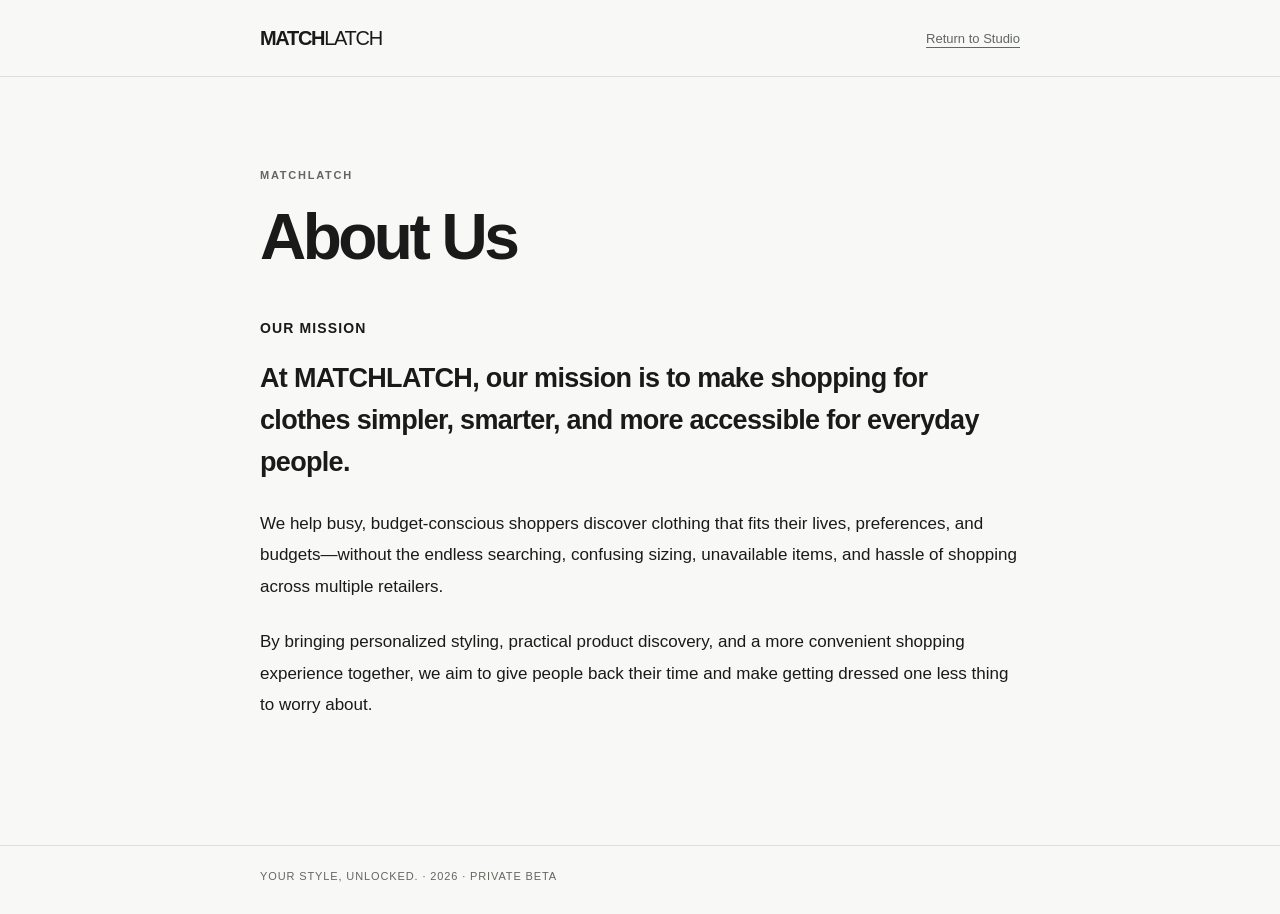
==== about.html @ c2b6058d "Add About Us page with founder's MATCHLATCH mission" ====
<!doctype html>
<html lang="en">
<head>
  <meta charset="utf-8">
  <meta name="viewport" content="width=device-width, initial-scale=1">
  <meta name="theme-color" content="#f8f8f6">
  <meta name="description" content="Our mission at MATCHLATCH: simpler, smarter, more accessible clothes shopping for everyday people.">
  <title>About Us — MATCHLATCH</title>
  <link rel="icon" type="image/svg+xml" href="/logo-mark.svg">
  <style>
    :root{color-scheme:light dark;--bg:#f8f8f6;--ink:#191a19;--muted:#62675f;--line:#dedfdb;font-family:Inter,"Helvetica Neue",Arial,system-ui,sans-serif}
    *{box-sizing:border-box}
    body{margin:0;background:var(--bg);color:var(--ink);-webkit-font-smoothing:antialiased}
    a{color:inherit}
    a:focus-visible{outline:2px solid currentColor;outline-offset:5px}
    .wrap{width:min(760px,calc(100% - 48px));margin:auto}
    header{border-bottom:1px solid var(--line)}
    header .wrap{min-height:76px;display:flex;align-items:center;justify-content:space-between;gap:20px}
    .brand{font-size:20px;font-weight:800;letter-spacing:-.065em;text-decoration:none}
    .brand span{font-weight:400}
    .back{font-size:13px;color:var(--muted);text-underline-offset:4px}
    main{padding:88px 0 100px}
    .eyebrow{margin:0 0 18px;font-size:11px;font-weight:700;letter-spacing:.16em;text-transform:uppercase;color:var(--muted)}
    h1{margin:0 0 48px;font-size:clamp(40px,7vw,64px);line-height:1.08;letter-spacing:-.055em;font-weight:550}
    h2{margin:0 0 22px;font-size:14px;letter-spacing:.08em;text-transform:uppercase;font-weight:650}
    p{font-size:17px;line-height:1.85;margin:0 0 24px}
    .lead{font-size:clamp(21px,3vw,27px);line-height:1.55;letter-spacing:-.025em;font-weight:550}
    footer{border-top:1px solid var(--line);padding:24px 0 32px;color:var(--muted);font-size:11px;letter-spacing:.08em}
    @media(max-width:480px){main{padding:56px 0 64px}h1{margin-bottom:36px}p{font-size:16px}.back{font-size:12px}}
    @media(prefers-color-scheme:dark){:root{--bg:#141714;--ink:#eff0eb;--muted:#b5b9b1;--line:#353b35}}
  </style>
</head>
<body>
  <header><div class="wrap"><a class="brand" href="/#studio" aria-label="MATCHLATCH home">MATCH<span>LATCH</span></a><a class="back" href="/#studio">Return to Studio</a></div></header>
  <main class="wrap">
    <p class="eyebrow">MATCHLATCH</p>
    <h1>About Us</h1>
    <section aria-labelledby="mission-title">
      <h2 id="mission-title">Our Mission</h2>
      <p class="lead">At MATCHLATCH, our mission is to make shopping for clothes simpler, smarter, and more accessible for everyday people.</p>
      <p>We help busy, budget-conscious shoppers discover clothing that fits their lives, preferences, and budgets—without the endless searching, confusing sizing, unavailable items, and hassle of shopping across multiple retailers.</p>
      <p>By bringing personalized styling, practical product discovery, and a more convenient shopping experience together, we aim to give people back their time and make getting dressed one less thing to worry about.</p>
    </section>
  </main>
  <footer><div class="wrap">YOUR STYLE, UNLOCKED. · 2026 · PRIVATE BETA</div></footer>
</body>
</html>
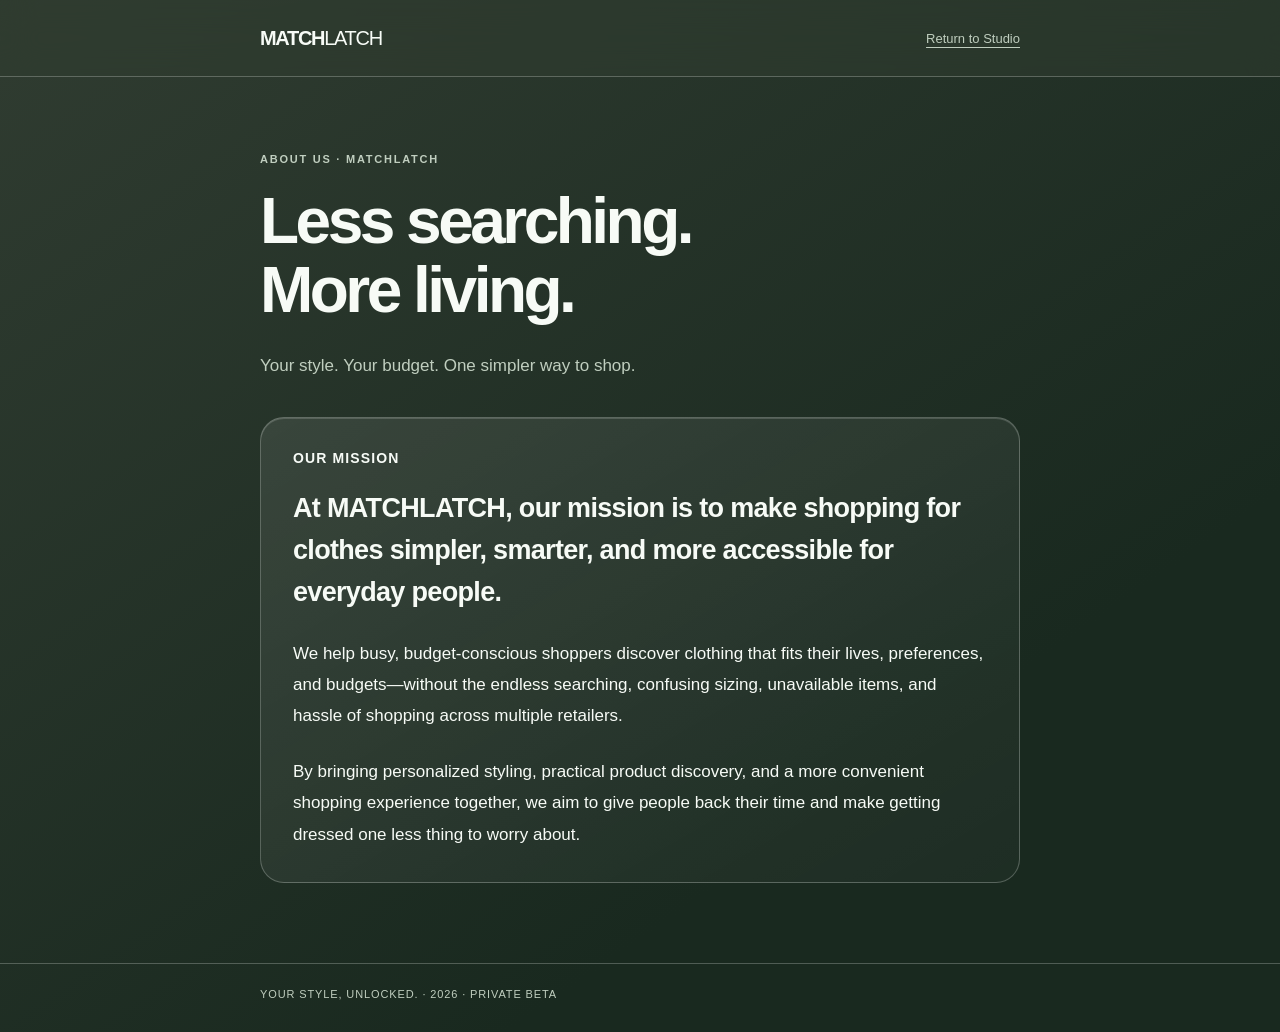
==== commit e62ddcc0: "Match About Us to GreenGlass and add customer tagline" ====
--- a/about.html
+++ b/about.html
@@ -8,33 +8,33 @@
   <title>About Us — MATCHLATCH</title>
   <link rel="icon" type="image/svg+xml" href="/logo-mark.svg">
   <style>
-    :root{color-scheme:light dark;--bg:#f8f8f6;--ink:#191a19;--muted:#62675f;--line:#dedfdb;font-family:Inter,"Helvetica Neue",Arial,system-ui,sans-serif}
+    :root{color-scheme:dark;--bg:#19291f;--ink:#f7fbf6;--muted:#c0cebf;--line:rgba(248,255,248,.24);font-family:Inter,"Helvetica Neue",Arial,system-ui,sans-serif}
     *{box-sizing:border-box}
-    body{margin:0;background:var(--bg);color:var(--ink);-webkit-font-smoothing:antialiased}
+    body{margin:0;background:linear-gradient(145deg,#303c31,var(--bg) 72%);color:var(--ink);min-height:100vh;-webkit-font-smoothing:antialiased}
     a{color:inherit}
     a:focus-visible{outline:2px solid currentColor;outline-offset:5px}
     .wrap{width:min(760px,calc(100% - 48px));margin:auto}
-    header{border-bottom:1px solid var(--line)}
+    header{border-bottom:1px solid var(--line);background:rgba(48,60,49,.55);-webkit-backdrop-filter:blur(18px);backdrop-filter:blur(18px)}
     header .wrap{min-height:76px;display:flex;align-items:center;justify-content:space-between;gap:20px}
     .brand{font-size:20px;font-weight:800;letter-spacing:-.065em;text-decoration:none}
     .brand span{font-weight:400}
     .back{font-size:13px;color:var(--muted);text-underline-offset:4px}
-    main{padding:88px 0 100px}
-    .eyebrow{margin:0 0 18px;font-size:11px;font-weight:700;letter-spacing:.16em;text-transform:uppercase;color:var(--muted)}
+    main{padding:72px 0 80px}section{padding:32px;border:1px solid var(--line);border-radius:24px;background:linear-gradient(150deg,rgba(255,255,255,.09),rgba(255,255,255,.025));box-shadow:inset 0 1px 0 rgba(255,255,255,.16)}
+    .promise{color:var(--muted);margin-top:-24px;margin-bottom:36px}.eyebrow{margin:0 0 18px;font-size:11px;font-weight:700;letter-spacing:.16em;text-transform:uppercase;color:var(--muted)}
     h1{margin:0 0 48px;font-size:clamp(40px,7vw,64px);line-height:1.08;letter-spacing:-.055em;font-weight:550}
     h2{margin:0 0 22px;font-size:14px;letter-spacing:.08em;text-transform:uppercase;font-weight:650}
-    p{font-size:17px;line-height:1.85;margin:0 0 24px}
+    section p:last-child{margin-bottom:0}p{font-size:17px;line-height:1.85;margin:0 0 24px}
     .lead{font-size:clamp(21px,3vw,27px);line-height:1.55;letter-spacing:-.025em;font-weight:550}
     footer{border-top:1px solid var(--line);padding:24px 0 32px;color:var(--muted);font-size:11px;letter-spacing:.08em}
-    @media(max-width:480px){main{padding:56px 0 64px}h1{margin-bottom:36px}p{font-size:16px}.back{font-size:12px}}
-    @media(prefers-color-scheme:dark){:root{--bg:#141714;--ink:#eff0eb;--muted:#b5b9b1;--line:#353b35}}
+    @media(max-width:480px){main{padding:48px 0 56px}section{padding:24px}h1{margin-bottom:36px}p{font-size:16px}.back{font-size:12px}}
   </style>
 </head>
 <body>
   <header><div class="wrap"><a class="brand" href="/#studio" aria-label="MATCHLATCH home">MATCH<span>LATCH</span></a><a class="back" href="/#studio">Return to Studio</a></div></header>
   <main class="wrap">
-    <p class="eyebrow">MATCHLATCH</p>
-    <h1>About Us</h1>
+    <p class="eyebrow">About Us · MATCHLATCH</p>
+    <h1>Less searching.<br>More living.</h1>
+    <p class="promise">Your style. Your budget. One simpler way to shop.</p>
     <section aria-labelledby="mission-title">
       <h2 id="mission-title">Our Mission</h2>
       <p class="lead">At MATCHLATCH, our mission is to make shopping for clothes simpler, smarter, and more accessible for everyday people.</p>
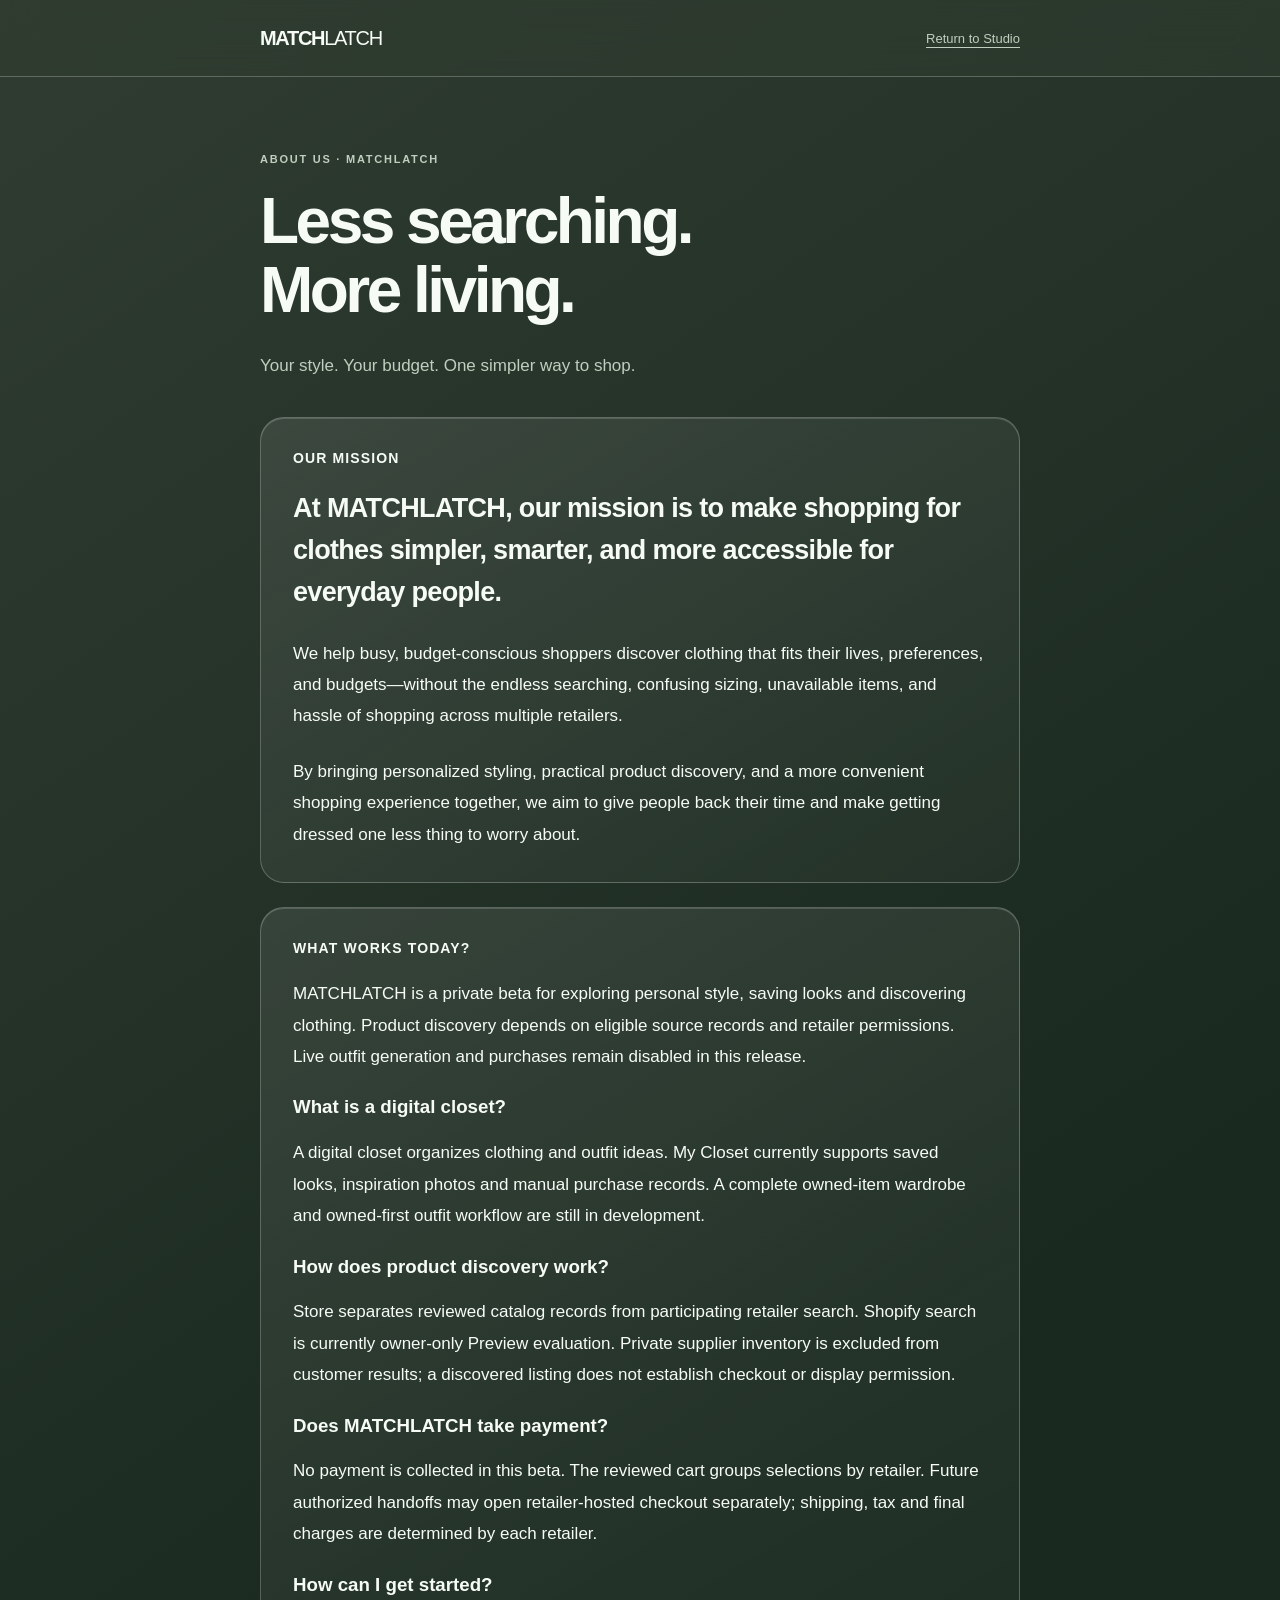
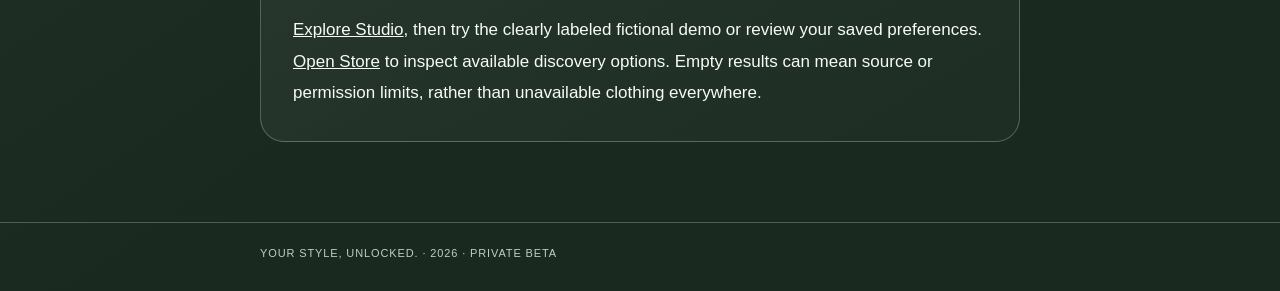
==== commit 4f7ba90a: "feat: add protected search and AI discovery foundation" ====
--- a/about.html
+++ b/about.html
@@ -1,6 +1,7 @@
 <!doctype html>
 <html lang="en">
 <head>
+  <meta name="robots" content="noindex, nofollow">
   <meta charset="utf-8">
   <meta name="viewport" content="width=device-width, initial-scale=1">
   <meta name="theme-color" content="#f8f8f6">
@@ -28,6 +29,15 @@
     footer{border-top:1px solid var(--line);padding:24px 0 32px;color:var(--muted);font-size:11px;letter-spacing:.08em}
     @media(max-width:480px){main{padding:48px 0 56px}section{padding:24px}h1{margin-bottom:36px}p{font-size:16px}.back{font-size:12px}}
   </style>
+
+  <link rel="canonical" href="https://matchlatch.company/about.html">
+  <meta property="og:type" content="website">
+  <meta property="og:title" content="About MATCHLATCH — Personal style and fashion discovery">
+  <meta property="og:description" content="Learn what MATCHLATCH offers today, how retailer discovery works, and which features remain in development.">
+  <meta property="og:url" content="https://matchlatch.company/about.html">
+  <meta property="og:image" content="https://matchlatch.company/matchlatch-email-logo.png">
+  <meta name="twitter:card" content="summary">
+  <script type="application/ld+json">{"@context": "https://schema.org", "@graph": [{"@type": "Organization", "@id": "https://matchlatch.company/#organization", "name": "MATCHLATCH", "url": "https://matchlatch.company/"}, {"@type": "WebSite", "@id": "https://matchlatch.company/#website", "name": "MATCHLATCH", "url": "https://matchlatch.company/", "publisher": {"@id": "https://matchlatch.company/#organization"}}, {"@type": "WebPage", "@id": "https://matchlatch.company/about.html#page", "url": "https://matchlatch.company/about.html", "name": "About MATCHLATCH \u2014 Personal style and fashion discovery", "description": "Learn what MATCHLATCH offers today, how retailer discovery works, and which features remain in development.", "isPartOf": {"@id": "https://matchlatch.company/#website"}}]}</script>
 </head>
 <body>
   <header><div class="wrap"><a class="brand" href="/#studio" aria-label="MATCHLATCH home">MATCH<span>LATCH</span></a><a class="back" href="/#studio">Return to Studio</a></div></header>
@@ -41,6 +51,18 @@
       <p>We help busy, budget-conscious shoppers discover clothing that fits their lives, preferences, and budgets—without the endless searching, confusing sizing, unavailable items, and hassle of shopping across multiple retailers.</p>
       <p>By bringing personalized styling, practical product discovery, and a more convenient shopping experience together, we aim to give people back their time and make getting dressed one less thing to worry about.</p>
     </section>
+    <section aria-labelledby="how-title" style="margin-top:24px">
+      <h2 id="how-title">What works today?</h2>
+      <p>MATCHLATCH is a private beta for exploring personal style, saving looks and discovering clothing. Product discovery depends on eligible source records and retailer permissions. Live outfit generation and purchases remain disabled in this release.</p>
+      <h3>What is a digital closet?</h3>
+      <p>A digital closet organizes clothing and outfit ideas. My Closet currently supports saved looks, inspiration photos and manual purchase records. A complete owned-item wardrobe and owned-first outfit workflow are still in development.</p>
+      <h3>How does product discovery work?</h3>
+      <p>Store separates reviewed catalog records from participating retailer search. Shopify search is currently owner-only Preview evaluation. Private supplier inventory is excluded from customer results; a discovered listing does not establish checkout or display permission.</p>
+      <h3>Does MATCHLATCH take payment?</h3>
+      <p>No payment is collected in this beta. The reviewed cart groups selections by retailer. Future authorized handoffs may open retailer-hosted checkout separately; shipping, tax and final charges are determined by each retailer.</p>
+      <h3>How can I get started?</h3>
+      <p><a href="/#studio">Explore Studio</a>, then try the clearly labeled fictional demo or review your saved preferences. <a href="/#store">Open Store</a> to inspect available discovery options. Empty results can mean source or permission limits, rather than unavailable clothing everywhere.</p>
+    </section>
   </main>
   <footer><div class="wrap">YOUR STYLE, UNLOCKED. · 2026 · PRIVATE BETA</div></footer>
 </body>
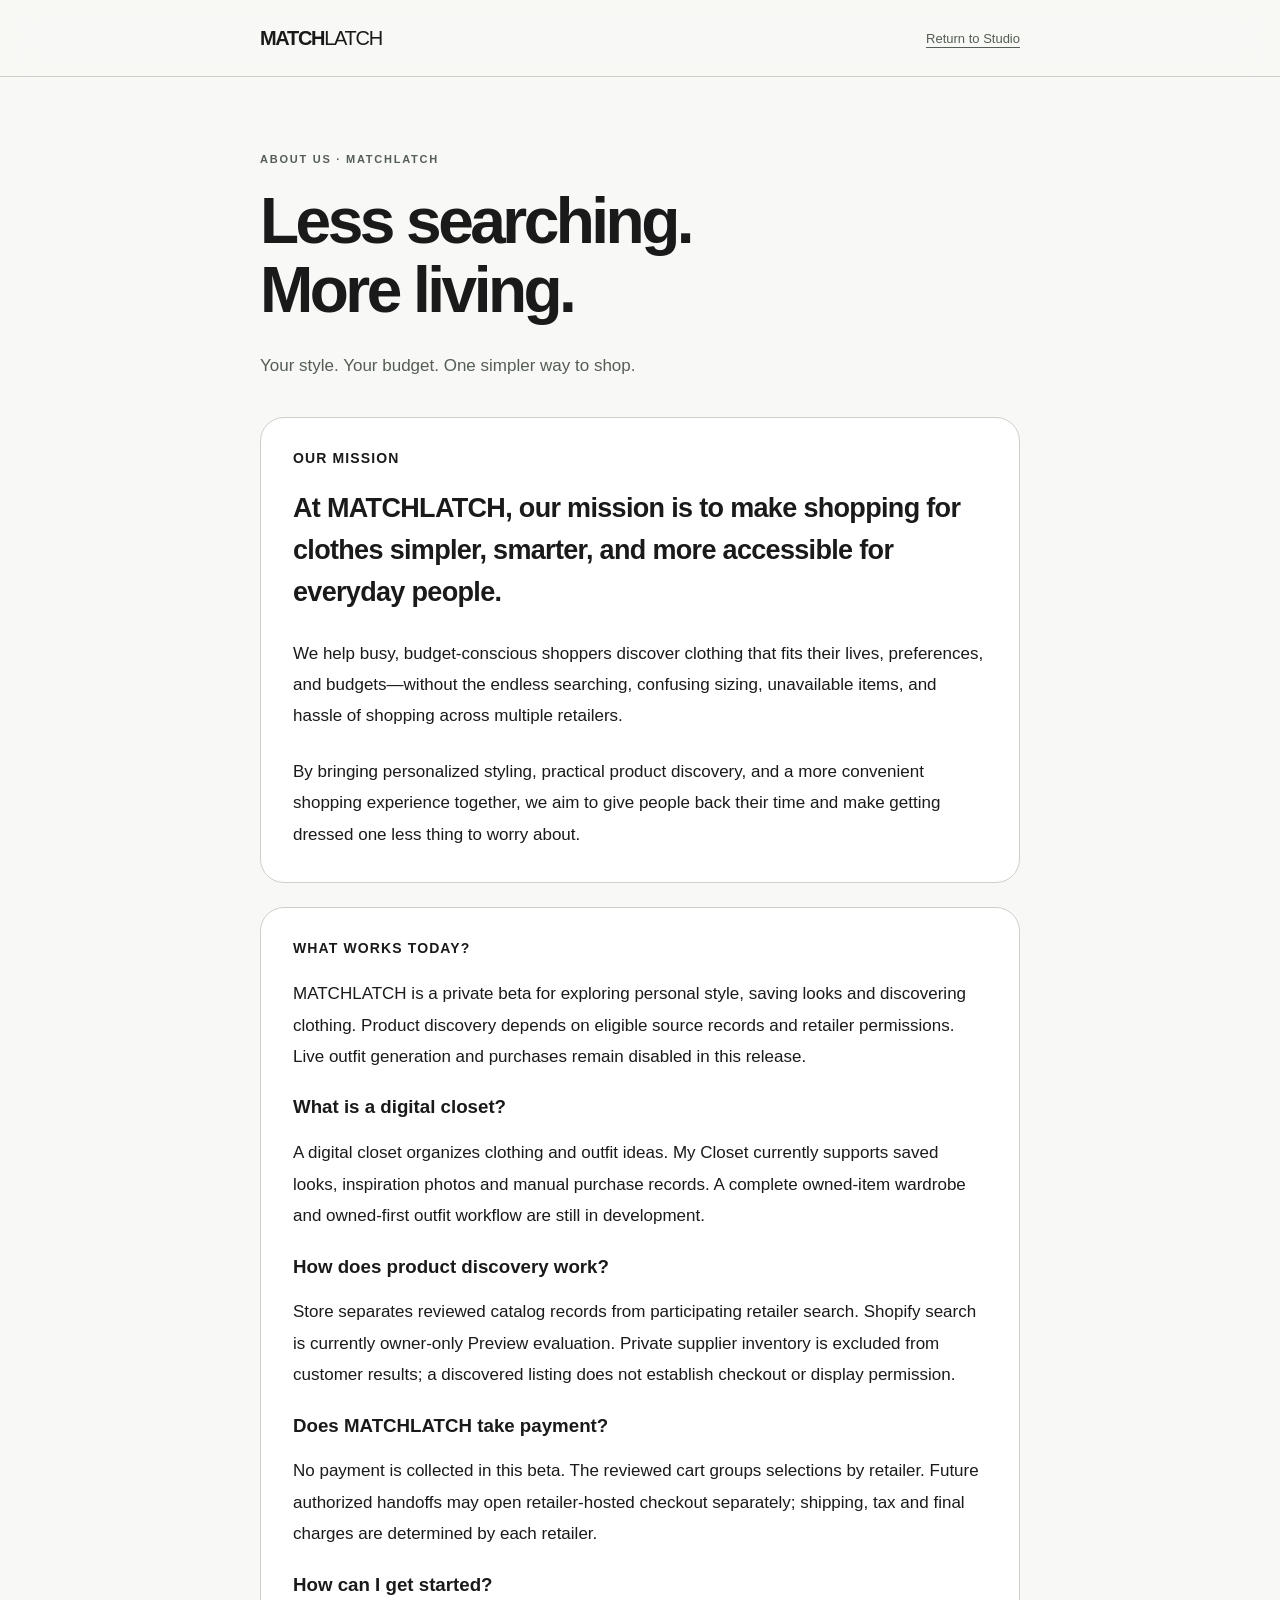
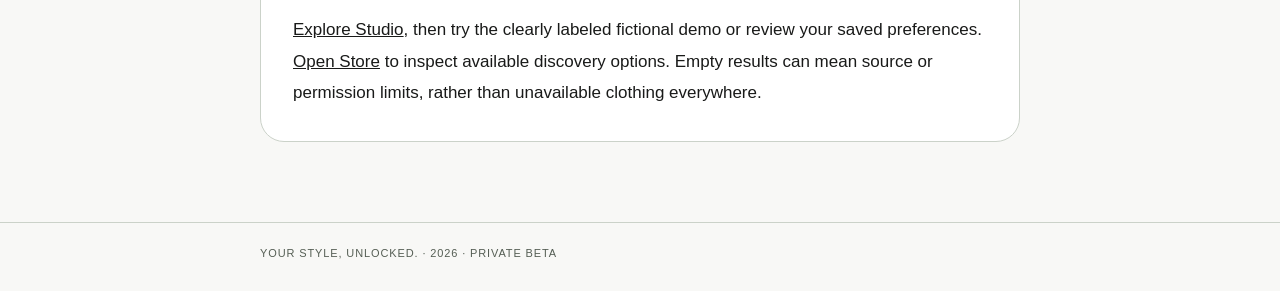
==== commit 8b25b80c: "Construct reviewed sanitized261 tree on verified public Shopify base (local only)" ====
--- a/about.html
+++ b/about.html
@@ -8,19 +8,81 @@
   <meta name="description" content="Our mission at MATCHLATCH: simpler, smarter, more accessible clothes shopping for everyday people.">
   <title>About Us — MATCHLATCH</title>
   <link rel="icon" type="image/svg+xml" href="/logo-mark.svg">
+  <script>
+    (function(){
+      "use strict";
+      const key="matchlatch-appearance-v1";
+      const allowed=["system","light","dark"];
+      // Same-tab navigation carries appearance only, never account identity or data.
+      const sessionKey="matchlatch-appearance-session-v1";
+      let preference="system";
+      try{const saved=sessionStorage.getItem(sessionKey);if(allowed.includes(saved))preference=saved;}catch{}
+      let accountId=null;
+      // Appearance changes by signed-out visitors are session-only; signed-in choices are account-scoped on this device.
+      const device=()=>window.matchMedia?.("(prefers-color-scheme: dark)")?.matches?"dark":"light";
+      const update=()=>{
+        try{sessionStorage.setItem(sessionKey,preference);}catch{}
+        const theme=preference==="system"?device():preference;
+        document.documentElement.setAttribute("data-theme",theme);
+        document.documentElement.style.colorScheme=theme;
+        const meta=document.querySelector('meta[name="theme-color"]');
+        if(meta)meta.content=theme==="dark"?"#141714":"#f8f8f6";
+      };
+      window.MatchlatchAppearance={
+        get:()=>preference,
+        effective:()=>document.documentElement.getAttribute("data-theme"),
+        set:next=>{
+          if(!allowed.includes(next))return;
+          preference=next;
+          if(accountId)try{localStorage.setItem(key+"-"+accountId,next);}catch{}
+          update();
+          window.dispatchEvent(new CustomEvent("matchlatch:appearance",{detail:{preference,effective:window.MatchlatchAppearance.effective()}}));
+        }
+      };
+      update();
+      window.addEventListener("pageshow",()=>{
+        try{const saved=sessionStorage.getItem(sessionKey);if(allowed.includes(saved))preference=saved;}catch{}
+        update();
+      });
+      window.addEventListener("matchlatch:auth-user",event=>{
+        accountId=event.detail?.user?.id||null;
+        preference="system";
+        if(accountId)try{
+          const stored=localStorage.getItem(key+"-"+accountId);
+          if(allowed.includes(stored))preference=stored;
+        }catch{}
+        update();
+        window.dispatchEvent(new CustomEvent("matchlatch:appearance",{detail:{preference,effective:window.MatchlatchAppearance.effective()}}));
+      });
+      try{
+        const media=window.matchMedia?.("(prefers-color-scheme: dark)");
+        const onSystemChange=()=>{
+          if(preference!=="system")return;
+          update();
+          window.dispatchEvent(new CustomEvent("matchlatch:appearance",{
+            detail:{preference,effective:window.MatchlatchAppearance.effective()}
+          }));
+        };
+        if(media?.addEventListener)media.addEventListener("change",onSystemChange);
+        else if(media?.addListener)media.addListener(onSystemChange);
+      }catch{}
+    })();
+  </script>
   <style>
-    :root{color-scheme:dark;--bg:#19291f;--ink:#f7fbf6;--muted:#c0cebf;--line:rgba(248,255,248,.24);font-family:Inter,"Helvetica Neue",Arial,system-ui,sans-serif}
+    :root{color-scheme:light;--bg:#f8f8f6;--ink:#191a19;--muted:#555e54;--line:#cbd2c9;--header:rgba(248,248,246,.9);--panel:#fff;font-family:Inter,"Helvetica Neue",Arial,system-ui,sans-serif}
+    :root[data-theme="dark"]{color-scheme:dark;--bg:#141714;--ink:#eef3ed;--muted:#b4c0b3;--line:#3b483d;--header:rgba(32,38,32,.9);--panel:#202620}
+    @media(prefers-color-scheme:dark){:root:not([data-theme]){color-scheme:dark;--bg:#141714;--ink:#eef3ed;--muted:#b4c0b3;--line:#3b483d;--header:rgba(32,38,32,.9);--panel:#202620}}
     *{box-sizing:border-box}
-    body{margin:0;background:linear-gradient(145deg,#303c31,var(--bg) 72%);color:var(--ink);min-height:100vh;-webkit-font-smoothing:antialiased}
+    body{margin:0;background:var(--bg);color:var(--ink);min-height:100vh;-webkit-font-smoothing:antialiased}
     a{color:inherit}
     a:focus-visible{outline:2px solid currentColor;outline-offset:5px}
     .wrap{width:min(760px,calc(100% - 48px));margin:auto}
-    header{border-bottom:1px solid var(--line);background:rgba(48,60,49,.55);-webkit-backdrop-filter:blur(18px);backdrop-filter:blur(18px)}
+    header{border-bottom:1px solid var(--line);background:var(--header);-webkit-backdrop-filter:blur(18px);backdrop-filter:blur(18px)}
     header .wrap{min-height:76px;display:flex;align-items:center;justify-content:space-between;gap:20px}
     .brand{font-size:20px;font-weight:800;letter-spacing:-.065em;text-decoration:none}
     .brand span{font-weight:400}
     .back{font-size:13px;color:var(--muted);text-underline-offset:4px}
-    main{padding:72px 0 80px}section{padding:32px;border:1px solid var(--line);border-radius:24px;background:linear-gradient(150deg,rgba(255,255,255,.09),rgba(255,255,255,.025));box-shadow:inset 0 1px 0 rgba(255,255,255,.16)}
+    main{padding:72px 0 80px}section{padding:32px;border:1px solid var(--line);border-radius:24px;background:var(--panel);box-shadow:inset 0 1px 0 rgba(255,255,255,.16)}
     .promise{color:var(--muted);margin-top:-24px;margin-bottom:36px}.eyebrow{margin:0 0 18px;font-size:11px;font-weight:700;letter-spacing:.16em;text-transform:uppercase;color:var(--muted)}
     h1{margin:0 0 48px;font-size:clamp(40px,7vw,64px);line-height:1.08;letter-spacing:-.055em;font-weight:550}
     h2{margin:0 0 22px;font-size:14px;letter-spacing:.08em;text-transform:uppercase;font-weight:650}
